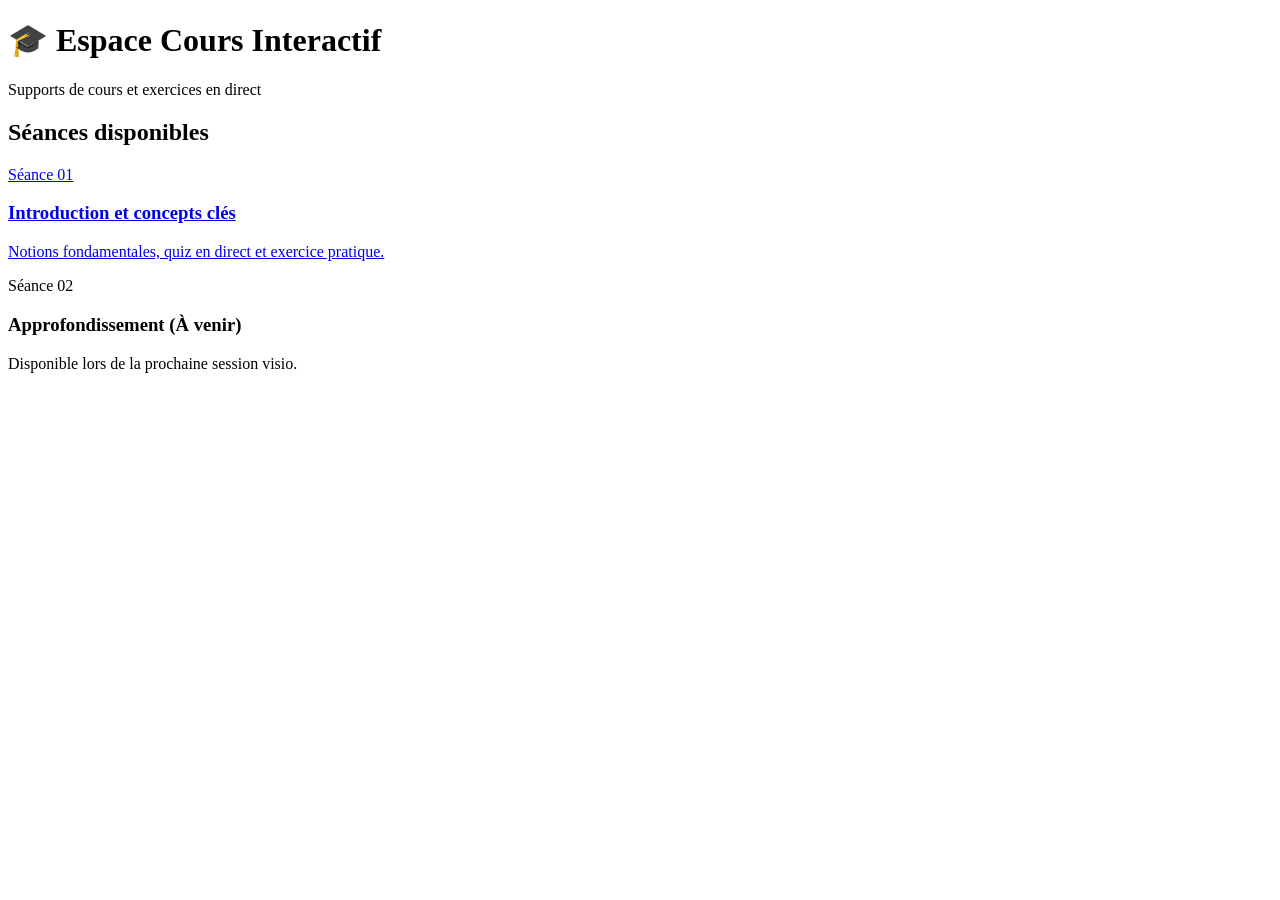
==== index.html @ 812b2318 "Add files via upload" ====
<!DOCTYPE html>
<html lang="fr">
<head>
    <meta charset="UTF-8">
    <meta name="viewport" content="width=device-width, initial-scale=1.0">
    <title>Espace Cours en Visio</title>
    <link rel="stylesheet" href="css/style.css">
</head>
<body>
    <header class="navbar">
        <h1>🎓 Espace Cours Interactif</h1>
        <p>Supports de cours et exercices en direct</p>
    </header>

    <main class="container">
        <h2>Séances disponibles</h2>
        <div class="grid-seances">
            <a href="seance-1.html" class="card">
                <span class="badge">Séance 01</span>
                <h3>Introduction et concepts clés</h3>
                <p>Notions fondamentales, quiz en direct et exercice pratique.</p>
            </a>
            <div class="card disabled">
                <span class="badge">Séance 02</span>
                <h3>Approfondissement (À venir)</h3>
                <p>Disponible lors de la prochaine session visio.</p>
            </div>
        </div>
    </main>
</body>
</html>
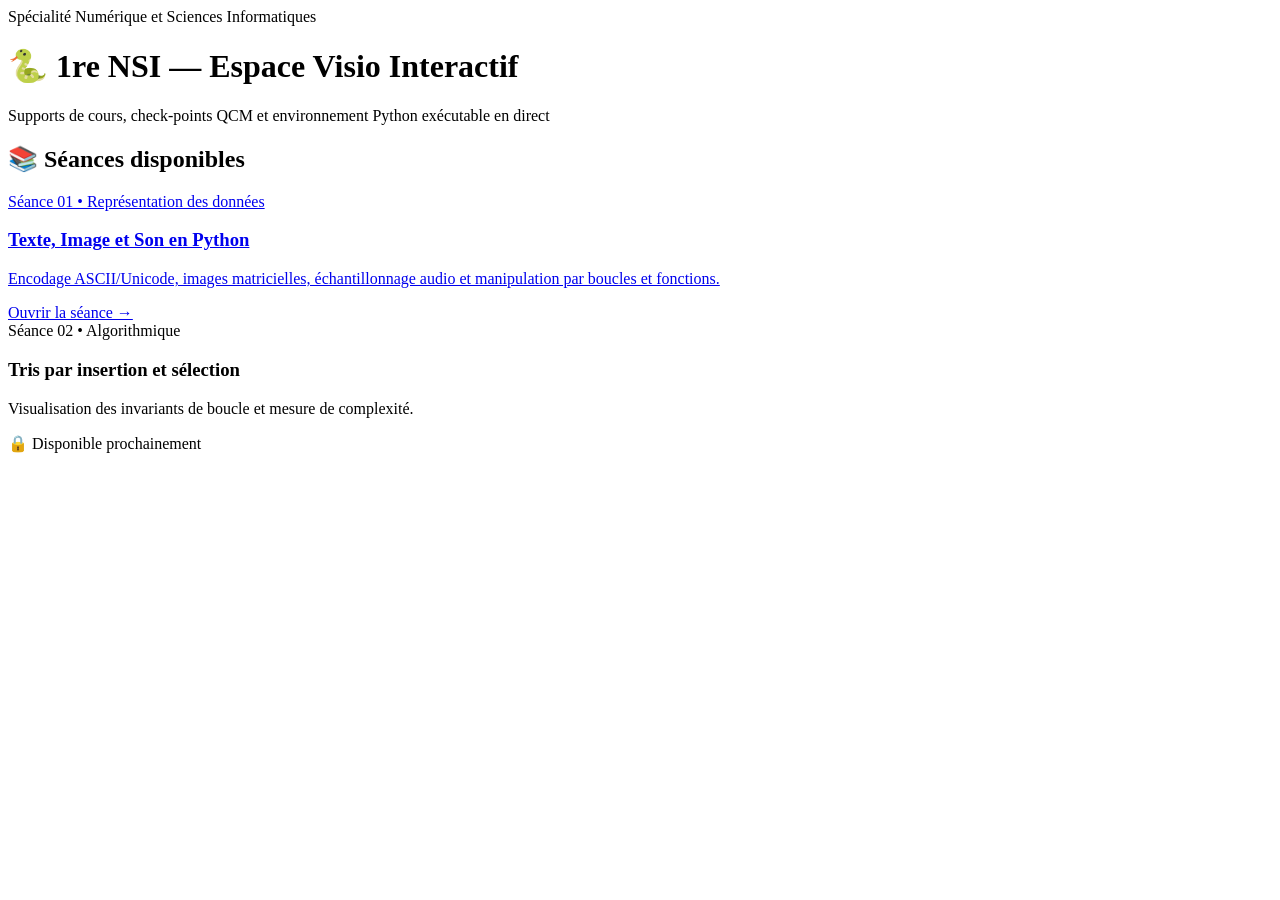
==== commit 3fb10673: "Add files via upload" ====
--- a/index.html
+++ b/index.html
@@ -3,27 +3,37 @@
 <head>
     <meta charset="UTF-8">
     <meta name="viewport" content="width=device-width, initial-scale=1.0">
-    <title>Espace Cours en Visio</title>
+    <title>1re NSI — Cours en Visio</title>
     <link rel="stylesheet" href="css/style.css">
 </head>
 <body>
     <header class="navbar">
-        <h1>🎓 Espace Cours Interactif</h1>
-        <p>Supports de cours et exercices en direct</p>
+        <div class="navbar-inner">
+            <span class="navbar-tag">Spécialité Numérique et Sciences Informatiques</span>
+            <h1>🐍 1re NSI — Espace Visio Interactif</h1>
+            <p>Supports de cours, check-points QCM et environnement Python exécutable en direct</p>
+        </div>
     </header>
 
     <main class="container">
-        <h2>Séances disponibles</h2>
+        <h2 class="section-title">📚 Séances disponibles</h2>
         <div class="grid-seances">
             <a href="seance-1.html" class="card">
-                <span class="badge">Séance 01</span>
-                <h3>Introduction et concepts clés</h3>
-                <p>Notions fondamentales, quiz en direct et exercice pratique.</p>
+                <div>
+                    <span class="badge">Séance 01 • Représentation des données</span>
+                    <h3>Texte, Image et Son en Python</h3>
+                    <p>Encodage ASCII/Unicode, images matricielles, échantillonnage audio et manipulation par boucles et fonctions.</p>
+                </div>
+                <div class="card-footer">Ouvrir la séance →</div>
             </a>
+
             <div class="card disabled">
-                <span class="badge">Séance 02</span>
-                <h3>Approfondissement (À venir)</h3>
-                <p>Disponible lors de la prochaine session visio.</p>
+                <div>
+                    <span class="badge">Séance 02 • Algorithmique</span>
+                    <h3>Tris par insertion et sélection</h3>
+                    <p>Visualisation des invariants de boucle et mesure de complexité.</p>
+                </div>
+                <div class="card-footer">🔒 Disponible prochainement</div>
             </div>
         </div>
     </main>
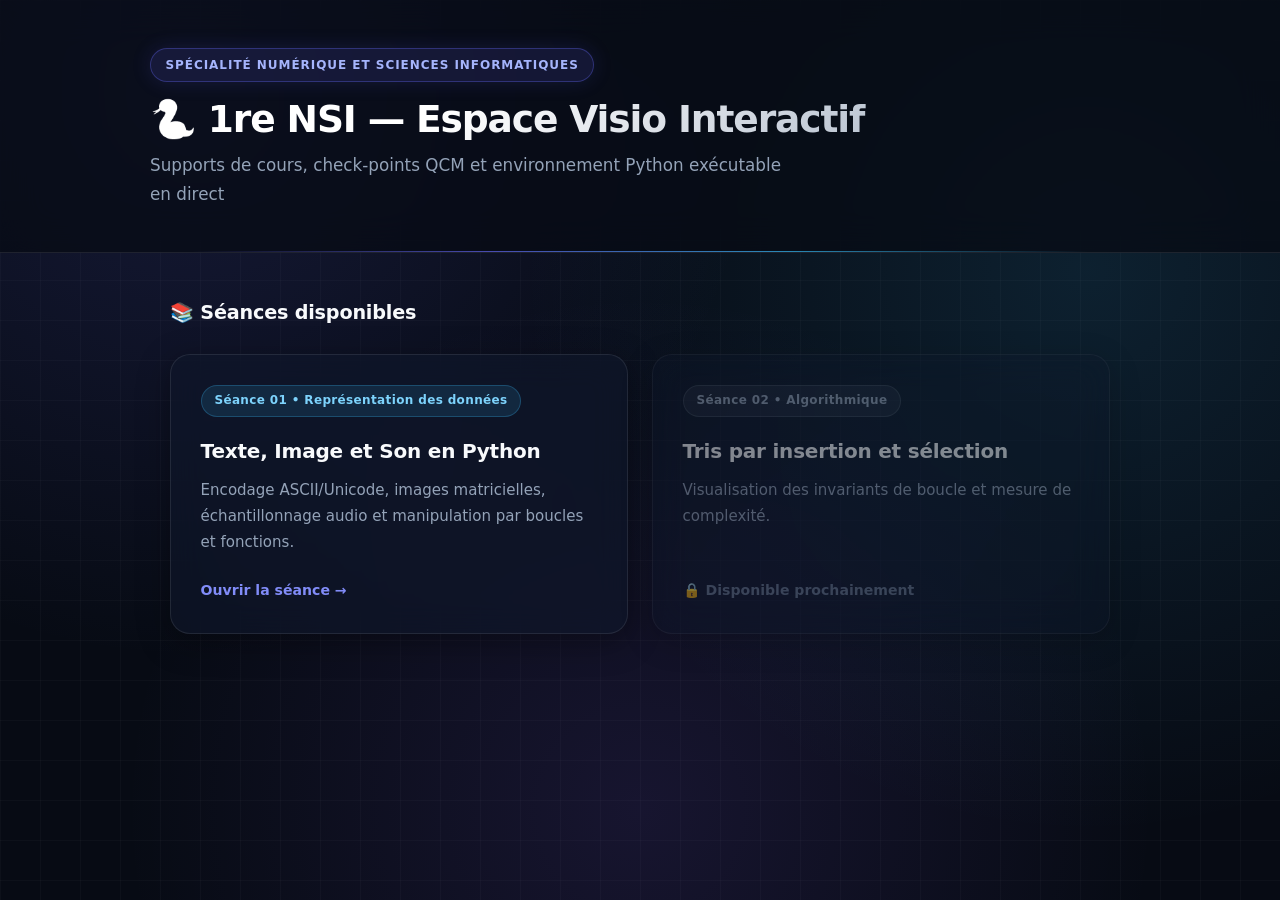
==== commit 7e214b5c: "Update index.html" ====
--- a/index.html
+++ b/index.html
@@ -4,7 +4,7 @@
     <meta charset="UTF-8">
     <meta name="viewport" content="width=device-width, initial-scale=1.0">
     <title>1re NSI — Cours en Visio</title>
-    <link rel="stylesheet" href="css/style.css">
+    <link rel="stylesheet" href="style.css">
 </head>
 <body>
     <header class="navbar">
@@ -38,4 +38,4 @@
         </div>
     </main>
 </body>
-</html>+</html>
--- a/style.css
+++ b/style.css
@@ -0,0 +1,597 @@
+@import url('https://fonts.googleapis.com/css2?family=Inter:wght@400;500;600;700;800&family=JetBrains+Mono:wght@400;500;600&display=swap');
+
+:root {
+    --bg-base: #070b14;
+    --glass-bg: rgba(15, 23, 42, 0.62);
+    --glass-bg-hover: rgba(30, 41, 59, 0.72);
+    --glass-border: rgba(255, 255, 255, 0.09);
+    --glass-border-hover: rgba(99, 102, 241, 0.45);
+    --primary: #6366f1;
+    --primary-glow: rgba(99, 102, 241, 0.35);
+    --accent: #38bdf8;
+    --text-main: #f8fafc;
+    --text-secondary: #cbd5e1;
+    --text-muted: #94a3b8;
+    --success: #10b981;
+    --danger: #f43f5e;
+    --radius-lg: 20px;
+    --radius-md: 12px;
+}
+
+* {
+    box-sizing: border-box;
+}
+
+body {
+    font-family: 'Inter', system-ui, -apple-system, sans-serif;
+    background-color: var(--bg-base);
+    background-image:
+        radial-gradient(circle at 15% 10%, rgba(99, 102, 241, 0.16) 0%, transparent 42%),
+        radial-gradient(circle at 85% 30%, rgba(56, 189, 248, 0.12) 0%, transparent 45%),
+        radial-gradient(circle at 50% 90%, rgba(139, 92, 246, 0.12) 0%, transparent 50%),
+        linear-gradient(rgba(255, 255, 255, 0.025) 1px, transparent 1px),
+        linear-gradient(90deg, rgba(255, 255, 255, 0.025) 1px, transparent 1px);
+    background-size: 100% 100%, 100% 100%, 100% 100%, 40px 40px, 40px 40px;
+    background-attachment: fixed;
+    color: var(--text-main);
+    line-height: 1.7;
+    margin: 0;
+    padding-bottom: 5rem;
+    -webkit-font-smoothing: antialiased;
+}
+
+/* --- EN-TÊTE HERO & NAVIGATION --- */
+.navbar {
+    background: rgba(7, 11, 20, 0.75);
+    backdrop-filter: blur(20px);
+    -webkit-backdrop-filter: blur(20px);
+    border-bottom: 1px solid var(--glass-border);
+    padding: 3rem 2rem 2.75rem;
+    position: relative;
+    overflow: hidden;
+}
+
+.navbar::before {
+    content: "";
+    position: absolute;
+    bottom: 0;
+    left: 15%;
+    right: 15%;
+    height: 1px;
+    background: linear-gradient(90deg, transparent, var(--primary), var(--accent), transparent);
+    opacity: 0.7;
+}
+
+.navbar-inner {
+    max-width: 980px;
+    margin: 0 auto;
+    position: relative;
+    z-index: 1;
+}
+
+.navbar-tag {
+    display: inline-flex;
+    align-items: center;
+    gap: 0.4rem;
+    background: rgba(99, 102, 241, 0.14);
+    border: 1px solid rgba(99, 102, 241, 0.35);
+    color: #a5b4fc;
+    font-size: 0.75rem;
+    font-weight: 600;
+    letter-spacing: 0.08em;
+    text-transform: uppercase;
+    padding: 0.35rem 0.9rem;
+    border-radius: 999px;
+    margin-bottom: 1rem;
+    box-shadow: 0 0 20px rgba(99, 102, 241, 0.15);
+}
+
+.navbar h1 {
+    margin: 0;
+    font-size: 2.35rem;
+    font-weight: 800;
+    letter-spacing: -0.03em;
+    line-height: 1.15;
+    background: linear-gradient(135deg, #ffffff 30%, #94a3b8 100%);
+    -webkit-background-clip: text;
+    -webkit-text-fill-color: transparent;
+}
+
+.navbar p {
+    margin: 0.65rem 0 0;
+    color: var(--text-muted);
+    font-size: 1.05rem;
+    max-width: 650px;
+}
+
+.back-link {
+    display: inline-flex;
+    align-items: center;
+    gap: 0.45rem;
+    color: var(--text-secondary);
+    text-decoration: none;
+    font-size: 0.88rem;
+    font-weight: 500;
+    margin-bottom: 1.25rem;
+    padding: 0.45rem 0.95rem;
+    border-radius: 999px;
+    background: rgba(255, 255, 255, 0.05);
+    border: 1px solid var(--glass-border);
+    transition: all 0.2s ease;
+}
+
+.back-link:hover {
+    background: rgba(255, 255, 255, 0.1);
+    border-color: rgba(255, 255, 255, 0.25);
+    color: #ffffff;
+    transform: translateX(-2px);
+}
+
+/* --- CONTENEUR PRINCIPAL --- */
+.container {
+    max-width: 980px;
+    margin: 2.75rem auto;
+    padding: 0 1.25rem;
+}
+
+.section-title {
+    font-size: 1.2rem;
+    font-weight: 700;
+    color: var(--text-main);
+    margin-bottom: 1.5rem;
+    letter-spacing: -0.01em;
+    display: flex;
+    align-items: center;
+    gap: 0.6rem;
+}
+
+/* --- GRILLE DES SÉANCES (PAGE D'ACCUEIL) --- */
+.grid-seances {
+    display: grid;
+    grid-template-columns: repeat(auto-fill, minmax(310px, 1fr));
+    gap: 1.5rem;
+}
+
+.card {
+    background: var(--glass-bg);
+    backdrop-filter: blur(16px);
+    -webkit-backdrop-filter: blur(16px);
+    border: 1px solid var(--glass-border);
+    border-radius: var(--radius-lg);
+    padding: 1.85rem;
+    text-decoration: none;
+    color: inherit;
+    box-shadow: 0 8px 32px rgba(0, 0, 0, 0.35);
+    display: flex;
+    flex-direction: column;
+    justify-content: space-between;
+    transition: all 0.3s cubic-bezier(0.22, 1, 0.36, 1);
+    position: relative;
+    overflow: hidden;
+}
+
+.card::before {
+    content: "";
+    position: absolute;
+    inset: 0;
+    border-radius: var(--radius-lg);
+    padding: 1px;
+    background: linear-gradient(135deg, rgba(99, 102, 241, 0.6), rgba(56, 189, 248, 0.2), transparent);
+    -webkit-mask: linear-gradient(#fff 0 0) content-box, linear-gradient(#fff 0 0);
+    -webkit-mask-composite: xor;
+    mask-composite: exclude;
+    opacity: 0;
+    transition: opacity 0.3s ease;
+    pointer-events: none;
+}
+
+.card:hover:not(.disabled) {
+    transform: translateY(-5px);
+    background: var(--glass-bg-hover);
+    box-shadow: 0 20px 40px rgba(0, 0, 0, 0.45), 0 0 25px rgba(99, 102, 241, 0.15);
+}
+
+.card:hover:not(.disabled)::before {
+    opacity: 1;
+}
+
+.card.disabled {
+    opacity: 0.5;
+    cursor: not-allowed;
+}
+
+.badge {
+    display: inline-block;
+    width: fit-content;
+    background: rgba(56, 189, 248, 0.12);
+    border: 1px solid rgba(56, 189, 248, 0.25);
+    color: #7dd3fc;
+    padding: 0.3rem 0.8rem;
+    border-radius: 999px;
+    font-size: 0.75rem;
+    font-weight: 600;
+    letter-spacing: 0.03em;
+    margin-bottom: 1.1rem;
+}
+
+.card.disabled .badge {
+    background: rgba(148, 163, 184, 0.1);
+    border-color: rgba(148, 163, 184, 0.2);
+    color: #94a3b8;
+}
+
+.card h3 {
+    margin: 0 0 0.65rem;
+    font-size: 1.25rem;
+    font-weight: 700;
+    color: var(--text-main);
+    letter-spacing: -0.01em;
+}
+
+.card p {
+    margin: 0 0 1.5rem;
+    color: var(--text-muted);
+    font-size: 0.94rem;
+}
+
+.card-footer {
+    font-size: 0.88rem;
+    font-weight: 600;
+    color: #818cf8;
+    display: flex;
+    align-items: center;
+    gap: 0.4rem;
+    transition: gap 0.2s ease, color 0.2s ease;
+}
+
+.card:hover:not(.disabled) .card-footer {
+    color: #a5b4fc;
+    gap: 0.65rem;
+}
+
+.card.disabled .card-footer {
+    color: #64748b;
+}
+
+/* --- BLOCS DE CONTENU GLASSMORPHISM (PAGE DE SÉANCE) --- */
+.box {
+    background: var(--glass-bg);
+    backdrop-filter: blur(18px);
+    -webkit-backdrop-filter: blur(18px);
+    border: 1px solid var(--glass-border);
+    border-radius: var(--radius-lg);
+    padding: 2.25rem;
+    margin-bottom: 2.25rem;
+    box-shadow: 0 12px 40px rgba(0, 0, 0, 0.35);
+}
+
+.box-header {
+    display: flex;
+    align-items: center;
+    gap: 0.9rem;
+    margin-bottom: 1.5rem;
+    padding-bottom: 1.15rem;
+    border-bottom: 1px solid var(--glass-border);
+}
+
+.box-icon {
+    width: 42px;
+    height: 42px;
+    border-radius: 12px;
+    background: linear-gradient(135deg, rgba(99, 102, 241, 0.22), rgba(56, 189, 248, 0.15));
+    border: 1px solid rgba(99, 102, 241, 0.35);
+    color: #a5b4fc;
+    display: flex;
+    align-items: center;
+    justify-content: center;
+    font-size: 1.25rem;
+    flex-shrink: 0;
+    box-shadow: 0 0 15px rgba(99, 102, 241, 0.2);
+}
+
+.box h2 {
+    margin: 0;
+    font-size: 1.35rem;
+    font-weight: 700;
+    letter-spacing: -0.015em;
+    color: #ffffff;
+}
+
+.box h3 {
+    font-size: 1.05rem;
+    font-weight: 600;
+    color: #7dd3fc;
+    margin-top: 1.75rem;
+    margin-bottom: 0.75rem;
+    display: flex;
+    align-items: center;
+    gap: 0.5rem;
+}
+
+.box p {
+    color: var(--text-secondary);
+}
+
+.box ul {
+    padding-left: 1.35rem;
+    color: var(--text-secondary);
+}
+
+.box li {
+    margin-bottom: 0.65rem;
+}
+
+.box li strong {
+    color: #f8fafc;
+}
+
+code {
+    font-family: 'JetBrains Mono', monospace;
+    background: rgba(15, 23, 42, 0.85);
+    color: #38bdf8;
+    border: 1px solid rgba(56, 189, 248, 0.25);
+    padding: 0.18rem 0.5rem;
+    border-radius: 6px;
+    font-size: 0.86em;
+}
+
+.callout {
+    background: linear-gradient(135deg, rgba(99, 102, 241, 0.14), rgba(15, 23, 42, 0.6));
+    border: 1px solid rgba(99, 102, 241, 0.3);
+    border-left: 4px solid var(--primary);
+    padding: 1.15rem 1.4rem;
+    border-radius: var(--radius-md);
+    margin-top: 1.5rem;
+    font-size: 0.95rem;
+    color: var(--text-secondary);
+}
+
+.callout strong {
+    color: #ffffff;
+}
+
+/* --- QCM INTERACTIF --- */
+.quiz-options {
+    display: flex;
+    flex-direction: column;
+    gap: 0.75rem;
+    margin-top: 1.25rem;
+}
+
+.quiz-options button {
+    width: 100%;
+    text-align: left;
+    padding: 1rem 1.25rem;
+    border: 1px solid var(--glass-border);
+    border-radius: var(--radius-md);
+    background: rgba(15, 23, 42, 0.55);
+    color: var(--text-main);
+    cursor: pointer;
+    font-family: inherit;
+    font-size: 0.96rem;
+    font-weight: 500;
+    transition: all 0.2s ease;
+}
+
+.quiz-options button:hover {
+    border-color: var(--primary);
+    background: rgba(99, 102, 241, 0.15);
+    transform: translateX(4px);
+}
+
+.quiz-options button.correct {
+    background: rgba(16, 185, 129, 0.16);
+    border-color: var(--success);
+    color: #6ee7b7;
+    font-weight: 600;
+    box-shadow: 0 0 20px rgba(16, 185, 129, 0.15);
+}
+
+.quiz-options button.wrong {
+    background: rgba(244, 63, 94, 0.16);
+    border-color: var(--danger);
+    color: #fda4af;
+}
+
+.feedback {
+    margin-top: 1rem;
+    font-weight: 600;
+    font-size: 0.95rem;
+    min-height: 1.4em;
+}
+
+/* --- ÉDITEUR PYTHON --- */
+.ide-container {
+    border: 1px solid rgba(255, 255, 255, 0.12);
+    border-radius: 16px;
+    overflow: hidden;
+    margin-top: 1.5rem;
+    background: #131520;
+    box-shadow: 0 18px 45px rgba(0, 0, 0, 0.55), 0 0 0 1px rgba(99, 102, 241, 0.15);
+}
+
+.ide-toolbar {
+    display: flex;
+    justify-content: space-between;
+    align-items: center;
+    background: #0d0f17;
+    padding: 0.8rem 1.15rem;
+    border-bottom: 1px solid rgba(255, 255, 255, 0.08);
+    flex-wrap: wrap;
+    gap: 0.6rem;
+}
+
+.ide-title-group {
+    display: flex;
+    align-items: center;
+    gap: 0.85rem;
+}
+
+.window-dots {
+    display: flex;
+    gap: 6px;
+}
+
+.window-dots span {
+    width: 11px;
+    height: 11px;
+    border-radius: 50%;
+    display: inline-block;
+}
+.dot-red { background: #ff5f56; }
+.dot-yellow { background: #ffbd2e; }
+.dot-green { background: #27c93f; }
+
+.ide-filename {
+    color: var(--text-secondary);
+    font-family: 'JetBrains Mono', monospace;
+    font-size: 0.85rem;
+    font-weight: 500;
+}
+
+.CodeMirror {
+    height: auto;
+    min-height: 185px;
+    font-family: 'JetBrains Mono', monospace !important;
+    font-size: 14.5px;
+    line-height: 1.65;
+    padding: 0.6rem 0;
+    background: #161824 !important;
+}
+
+.CodeMirror-gutters {
+    background: #12141e !important;
+    border-right: 1px solid rgba(255, 255, 255, 0.06) !important;
+}
+
+.btn-run {
+    background: linear-gradient(135deg, #10b981, #059669);
+    color: #ffffff;
+    border: none;
+    padding: 0.5rem 1.15rem;
+    border-radius: 8px;
+    cursor: pointer;
+    font-family: inherit;
+    font-size: 0.86rem;
+    font-weight: 600;
+    box-shadow: 0 4px 14px rgba(16, 185, 129, 0.3);
+    transition: all 0.2s;
+}
+
+.btn-run:hover:not(:disabled) {
+    filter: brightness(1.1);
+    transform: translateY(-1px);
+}
+
+.btn-run:disabled {
+    background: #334155;
+    box-shadow: none;
+    color: #94a3b8;
+    cursor: wait;
+}
+
+.btn-secondary {
+    background: rgba(255, 255, 255, 0.05);
+    color: var(--text-secondary);
+    border: 1px solid rgba(255, 255, 255, 0.1);
+    padding: 0.5rem 0.95rem;
+    border-radius: 8px;
+    cursor: pointer;
+    font-family: inherit;
+    font-size: 0.86rem;
+    margin-right: 0.45rem;
+    transition: all 0.2s;
+}
+
+.btn-secondary:hover {
+    background: rgba(255, 255, 255, 0.12);
+    color: #ffffff;
+}
+
+.console-header {
+    background: #0a0c12;
+    color: #64748b;
+    font-family: 'JetBrains Mono', monospace;
+    font-size: 0.72rem;
+    font-weight: 600;
+    padding: 0.45rem 1.15rem;
+    border-top: 1px solid rgba(255, 255, 255, 0.07);
+    text-transform: uppercase;
+    letter-spacing: 0.1em;
+}
+
+.console-output {
+    margin: 0;
+    padding: 1.1rem 1.25rem;
+    background: #06080d;
+    color: #34d399;
+    font-family: 'JetBrains Mono', monospace;
+    font-size: 0.9rem;
+    white-space: pre-wrap;
+    min-height: 54px;
+}
+
+.console-output.console-error {
+    color: #fb7185;
+}
+
+/* --- BOUTON & BLOC CORRECTION --- */
+.btn-primary {
+    background: linear-gradient(135deg, #6366f1, #4f46e5);
+    color: #ffffff;
+    border: 1px solid rgba(255, 255, 255, 0.15);
+    padding: 0.75rem 1.4rem;
+    border-radius: var(--radius-md);
+    cursor: pointer;
+    font-family: inherit;
+    font-size: 0.92rem;
+    font-weight: 600;
+    box-shadow: 0 6px 20px var(--primary-glow);
+    transition: all 0.2s ease;
+}
+
+.btn-primary:hover {
+    transform: translateY(-2px);
+    box-shadow: 0 10px 25px rgba(99, 102, 241, 0.5);
+}
+
+.correction {
+    margin-top: 1.35rem;
+    padding: 1.35rem 1.5rem;
+    background: rgba(16, 185, 129, 0.08);
+    border: 1px solid rgba(16, 185, 129, 0.3);
+    border-radius: var(--radius-md);
+}
+
+.correction h4 {
+    margin: 0 0 0.85rem;
+    color: #6ee7b7;
+    font-size: 0.98rem;
+}
+
+.correction pre {
+    background: #090d16;
+    border: 1px solid rgba(255, 255, 255, 0.08);
+    color: #f8fafc;
+    padding: 1.1rem;
+    border-radius: 10px;
+    overflow-x: auto;
+    margin: 0;
+}
+
+.correction pre code {
+    background: transparent;
+    border: none;
+    color: inherit;
+    padding: 0;
+}
+
+.hidden {
+    display: none;
+}
+
+@media (max-width: 640px) {
+    .navbar { padding: 2.25rem 1.25rem; }
+    .navbar h1 { font-size: 1.7rem; }
+    .box { padding: 1.4rem; }
+}
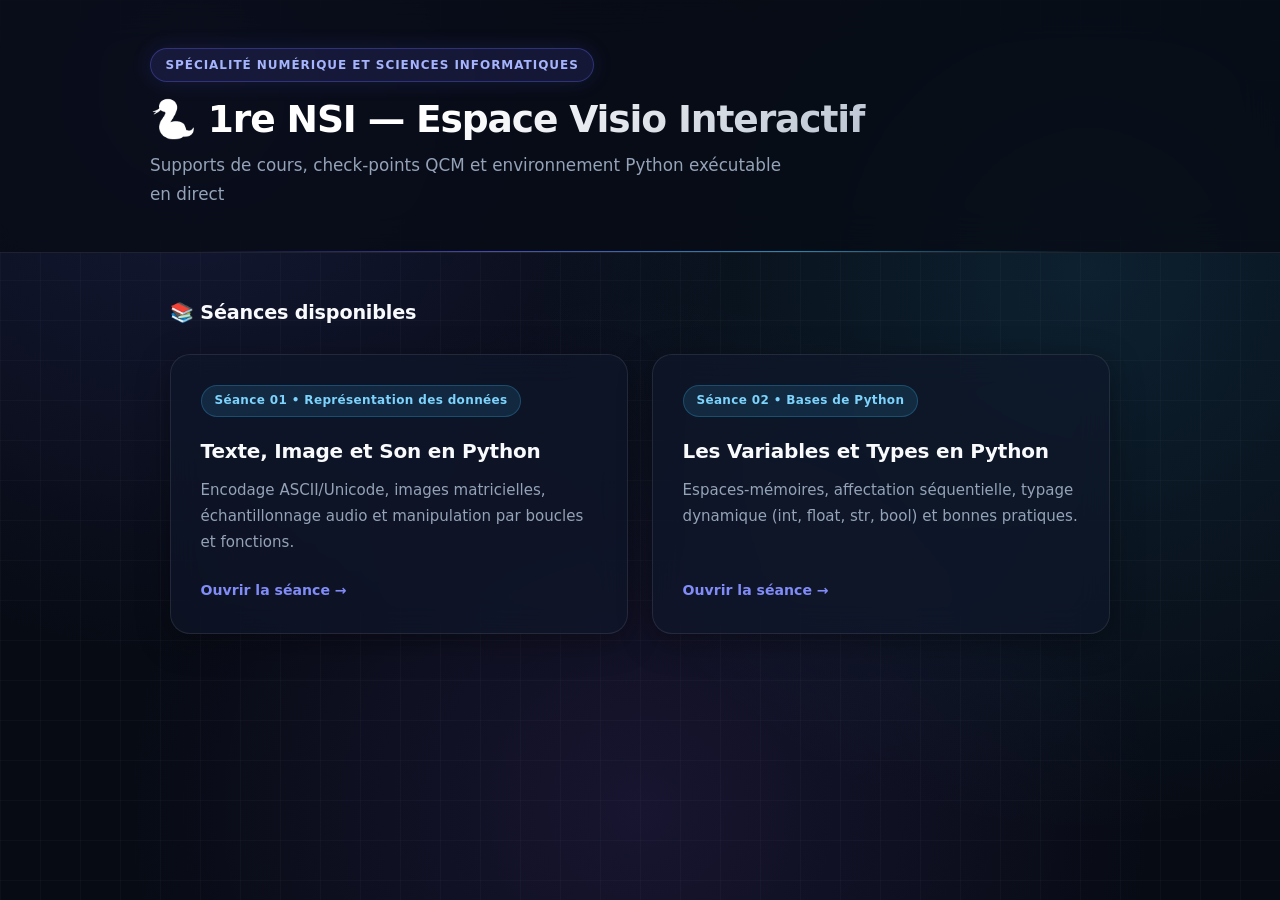
==== commit 09b6e30a: "Update index.html" ====
--- a/index.html
+++ b/index.html
@@ -27,14 +27,14 @@
                 <div class="card-footer">Ouvrir la séance →</div>
             </a>
 
-            <div class="card disabled">
+            <a href="seance-2.html" class="card">
                 <div>
-                    <span class="badge">Séance 02 • Algorithmique</span>
-                    <h3>Tris par insertion et sélection</h3>
-                    <p>Visualisation des invariants de boucle et mesure de complexité.</p>
+                    <span class="badge">Séance 02 • Bases de Python</span>
+                    <h3>Les Variables et Types en Python</h3>
+                    <p>Espaces-mémoires, affectation séquentielle, typage dynamique (int, float, str, bool) et bonnes pratiques.</p>
                 </div>
-                <div class="card-footer">🔒 Disponible prochainement</div>
-            </div>
+    <div class="card-footer">Ouvrir la séance →</div>
+</a>
         </div>
     </main>
 </body>
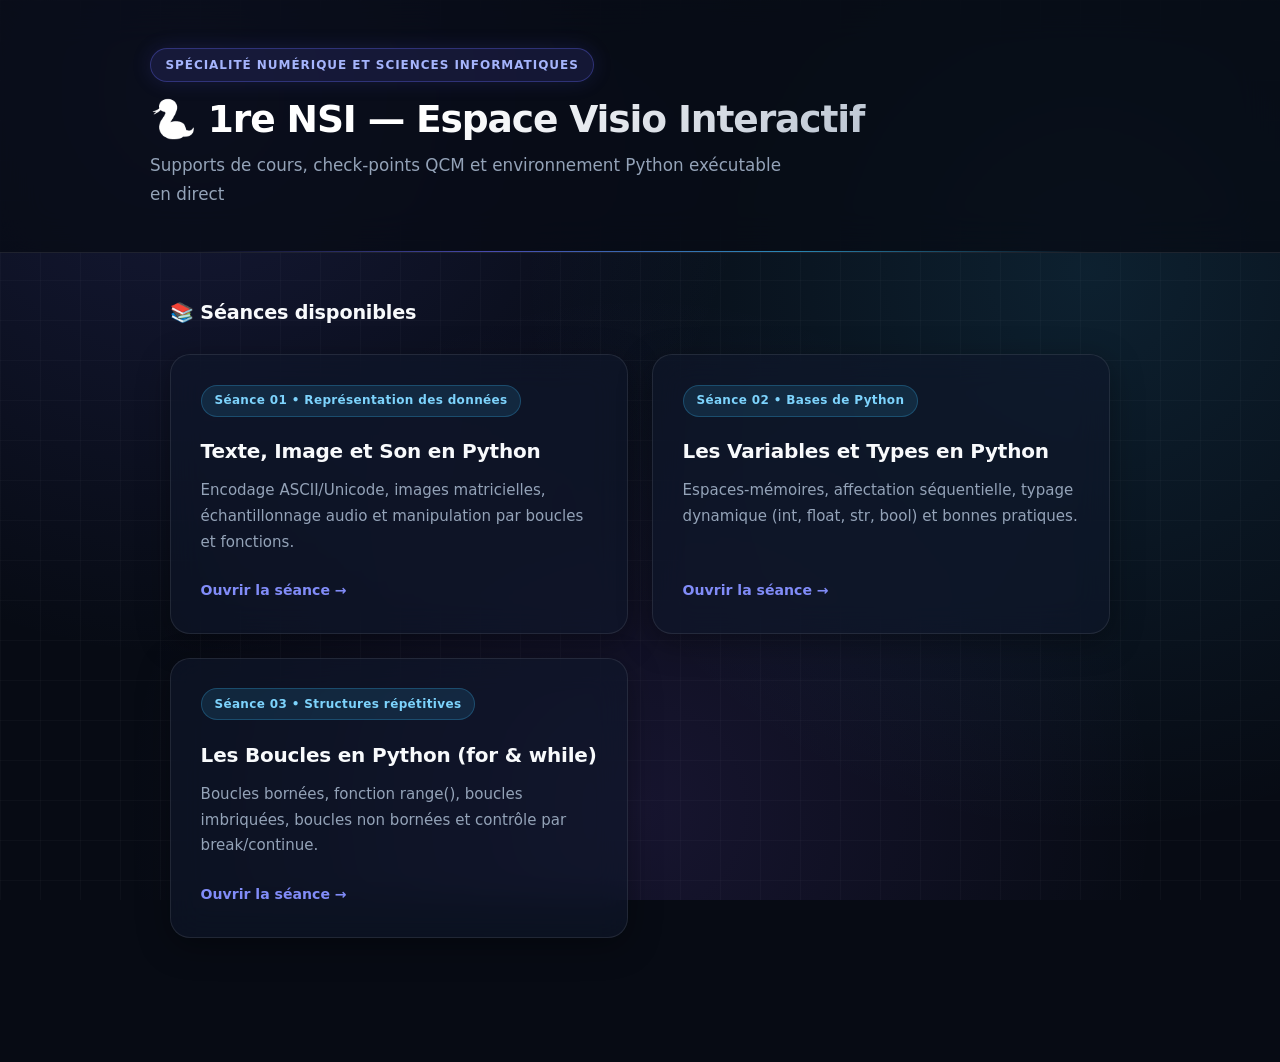
==== commit a99b5dc0: "Update index.html" ====
--- a/index.html
+++ b/index.html
@@ -33,8 +33,16 @@
                     <h3>Les Variables et Types en Python</h3>
                     <p>Espaces-mémoires, affectation séquentielle, typage dynamique (int, float, str, bool) et bonnes pratiques.</p>
                 </div>
-    <div class="card-footer">Ouvrir la séance →</div>
-</a>
+                <div class="card-footer">Ouvrir la séance →</div>
+            </a>
+            <a href="seance-3.html" class="card">
+                <div>
+                    <span class="badge">Séance 03 • Structures répétitives</span>
+                    <h3>Les Boucles en Python (for &amp; while)</h3>
+                    <p>Boucles bornées, fonction range(), boucles imbriquées, boucles non bornées et contrôle par break/continue.</p>
+                </div>
+                <div class="card-footer">Ouvrir la séance →</div>
+            </a>
         </div>
     </main>
 </body>
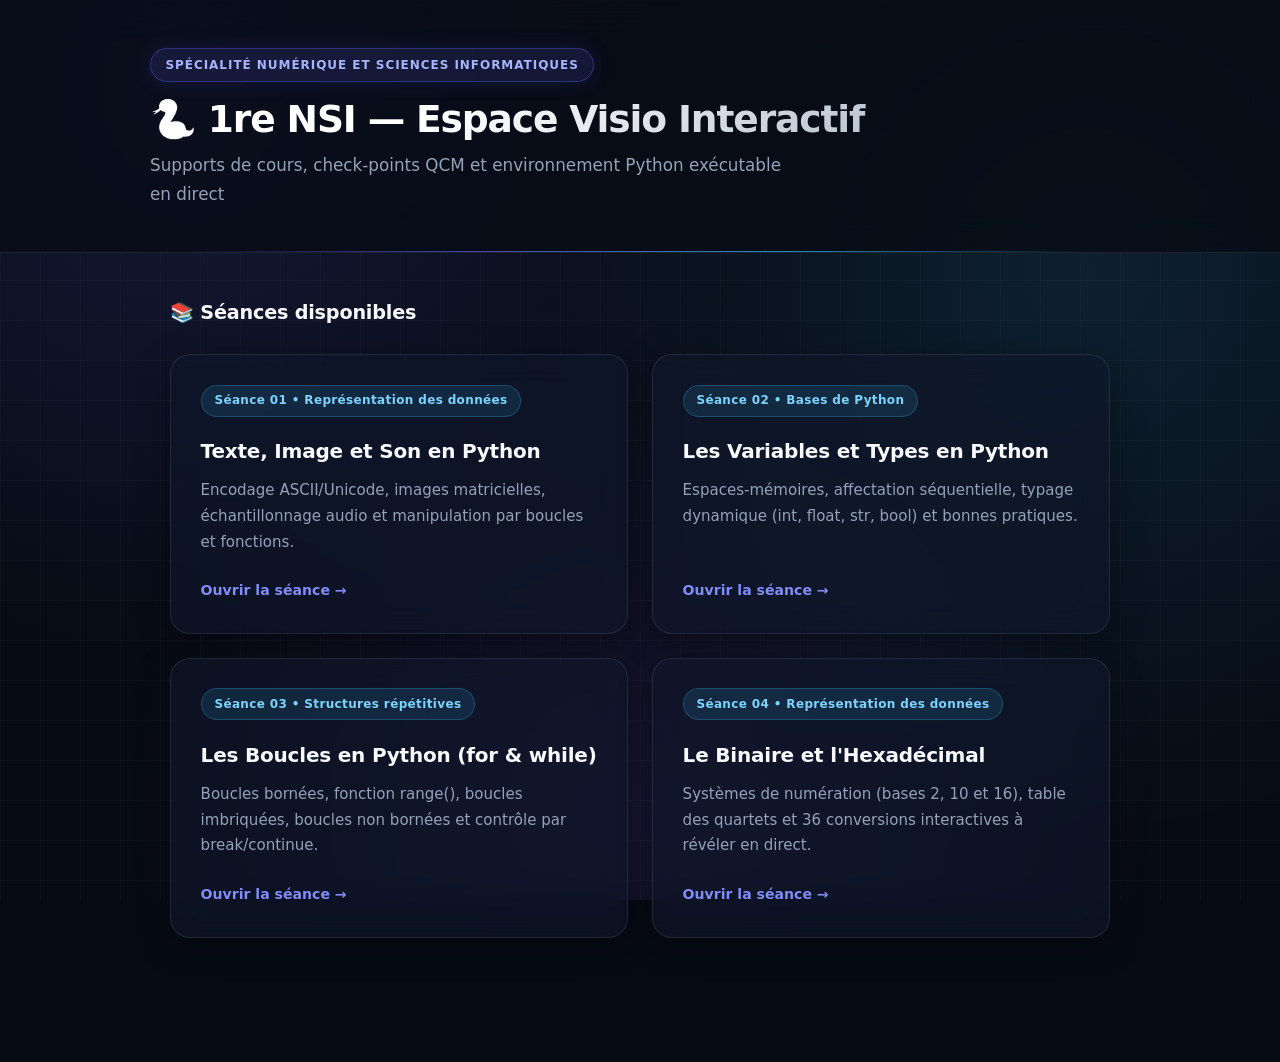
==== commit 6afbf4ba: "Update index.html" ====
--- a/index.html
+++ b/index.html
@@ -43,6 +43,14 @@
                 </div>
                 <div class="card-footer">Ouvrir la séance →</div>
             </a>
+            <a href="seance-4.html" class="card">
+                <div>
+                    <span class="badge">Séance 04 • Représentation des données</span>
+                    <h3>Le Binaire et l'Hexadécimal</h3>
+                    <p>Systèmes de numération (bases 2, 10 et 16), table des quartets et 36 conversions interactives à révéler en direct.</p>
+                </div>
+                <div class="card-footer">Ouvrir la séance →</div>
+            </a>
         </div>
     </main>
 </body>
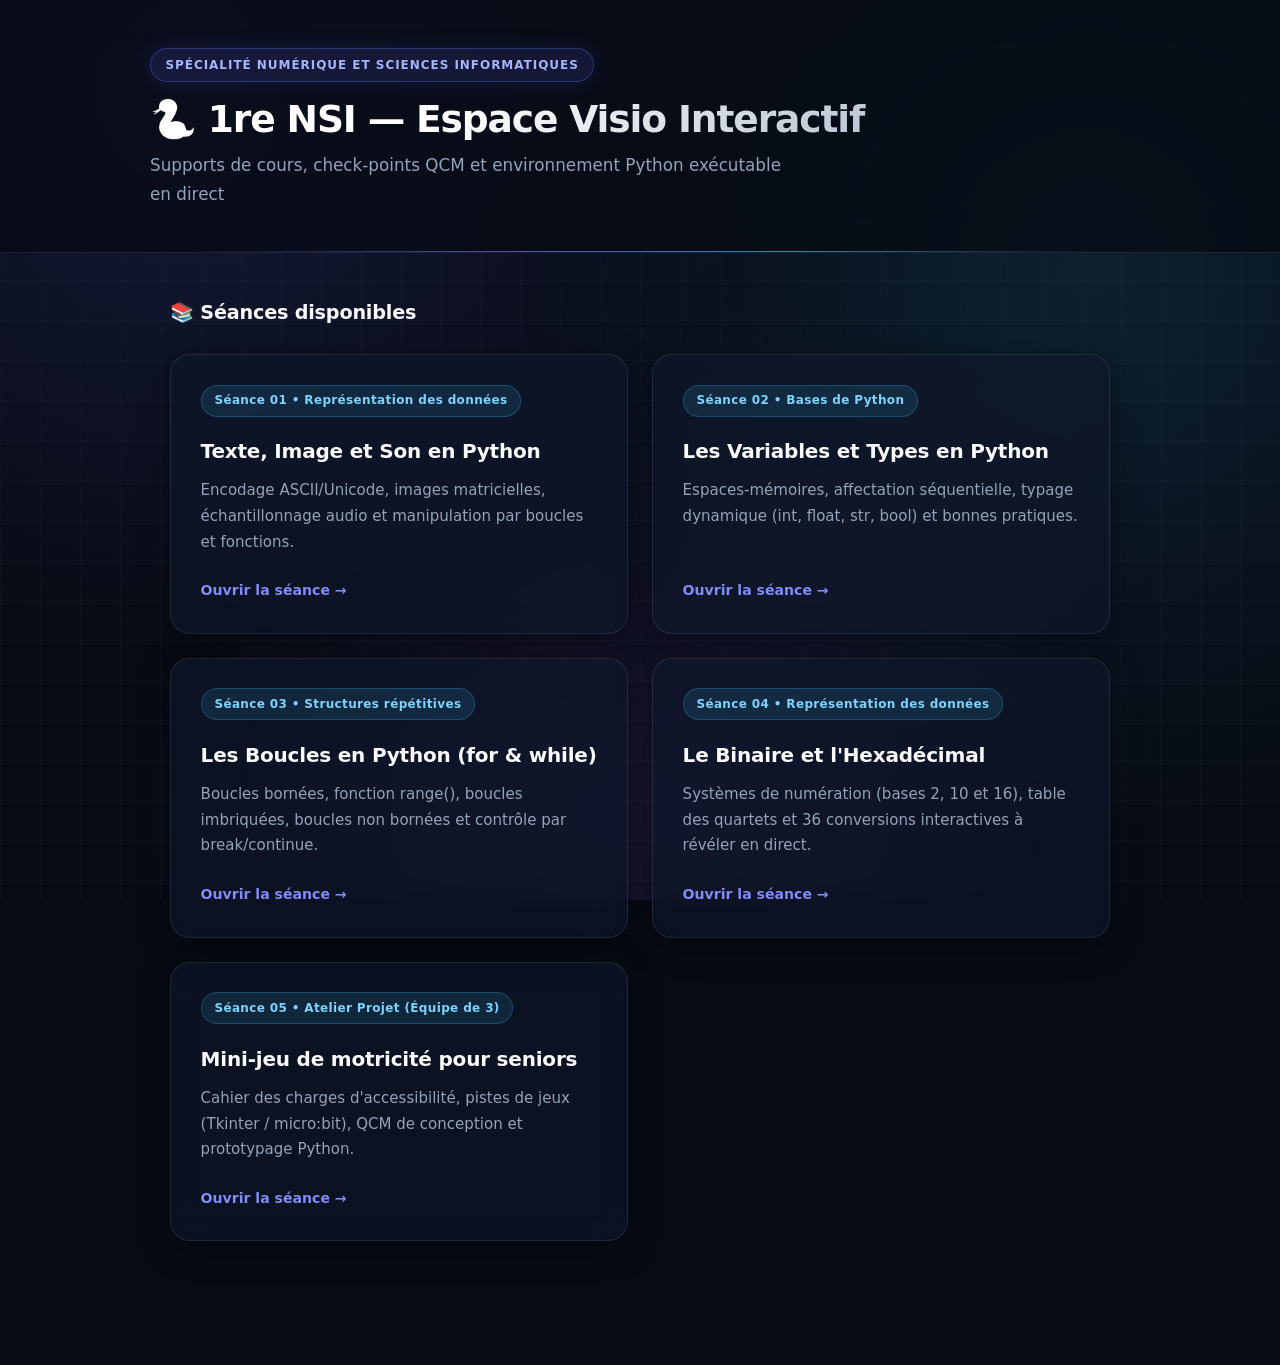
==== commit ed747032: "Update index.html" ====
--- a/index.html
+++ b/index.html
@@ -51,6 +51,14 @@
                 </div>
                 <div class="card-footer">Ouvrir la séance →</div>
             </a>
+            <a href="seance-5.html" class="card">
+                <div>
+                    <span class="badge">Séance 05 • Atelier Projet (Équipe de 3)</span>
+                    <h3>Mini-jeu de motricité pour seniors</h3>
+                    <p>Cahier des charges d'accessibilité, pistes de jeux (Tkinter / micro:bit), QCM de conception et prototypage Python.</p>
+                </div>
+                <div class="card-footer">Ouvrir la séance →</div>
+            </a>
         </div>
     </main>
 </body>
--- a/style.css
+++ b/style.css
@@ -594,4 +594,97 @@
     .navbar { padding: 2.25rem 1.25rem; }
     .navbar h1 { font-size: 1.7rem; }
     .box { padding: 1.4rem; }
-}+}
+/* --- CASES À CLIQUER (RÉPONSES INTERACTIVES) --- */
+.conv-grid {
+    display: grid;
+    grid-template-columns: repeat(auto-fill, minmax(265px, 1fr));
+    gap: 0.9rem;
+    margin-top: 1.25rem;
+}
+
+.conv-item {
+    display: flex;
+    align-items: center;
+    justify-content: space-between;
+    gap: 0.75rem;
+    background: rgba(15, 23, 42, 0.65);
+    border: 1px solid var(--glass-border);
+    border-radius: var(--radius-md);
+    padding: 0.75rem 1rem;
+    transition: border-color 0.2s ease;
+}
+
+.conv-item:hover {
+    border-color: rgba(99, 102, 241, 0.4);
+}
+
+.conv-question {
+    font-family: 'JetBrains Mono', monospace;
+    font-size: 0.92rem;
+    font-weight: 600;
+    color: var(--text-main);
+}
+
+.conv-question sub {
+    font-size: 0.72em;
+    color: #94a3b8;
+}
+
+.reveal-chip {
+    font-family: 'JetBrains Mono', monospace;
+    font-size: 0.85rem;
+    font-weight: 600;
+    padding: 0.4rem 0.75rem;
+    border-radius: 8px;
+    border: 1px dashed rgba(99, 102, 241, 0.55);
+    background: rgba(99, 102, 241, 0.12);
+    color: #a5b4fc;
+    cursor: pointer;
+    transition: all 0.2s ease;
+    text-align: right;
+}
+
+.reveal-chip:hover {
+    background: rgba(99, 102, 241, 0.25);
+    border-style: solid;
+    color: #ffffff;
+}
+
+.reveal-chip.revealed {
+    border: 1px solid rgba(16, 185, 129, 0.5);
+    background: rgba(16, 185, 129, 0.16);
+    color: #6ee7b7;
+    box-shadow: 0 0 15px rgba(16, 185, 129, 0.15);
+}
+
+.toolbar-actions {
+    display: flex;
+    gap: 0.6rem;
+    flex-wrap: wrap;
+    margin-bottom: 1rem;
+}
+
+.table-bases {
+    width: 100%;
+    border-collapse: collapse;
+    margin-top: 1rem;
+    font-family: 'JetBrains Mono', monospace;
+    font-size: 0.88rem;
+    text-align: center;
+}
+
+.table-bases th, .table-bases td {
+    padding: 0.55rem 0.4rem;
+    border: 1px solid var(--glass-border);
+}
+
+.table-bases th {
+    background: rgba(99, 102, 241, 0.18);
+    color: #a5b4fc;
+}
+
+.table-bases td {
+    background: rgba(15, 23, 42, 0.45);
+    color: var(--text-secondary);
+}
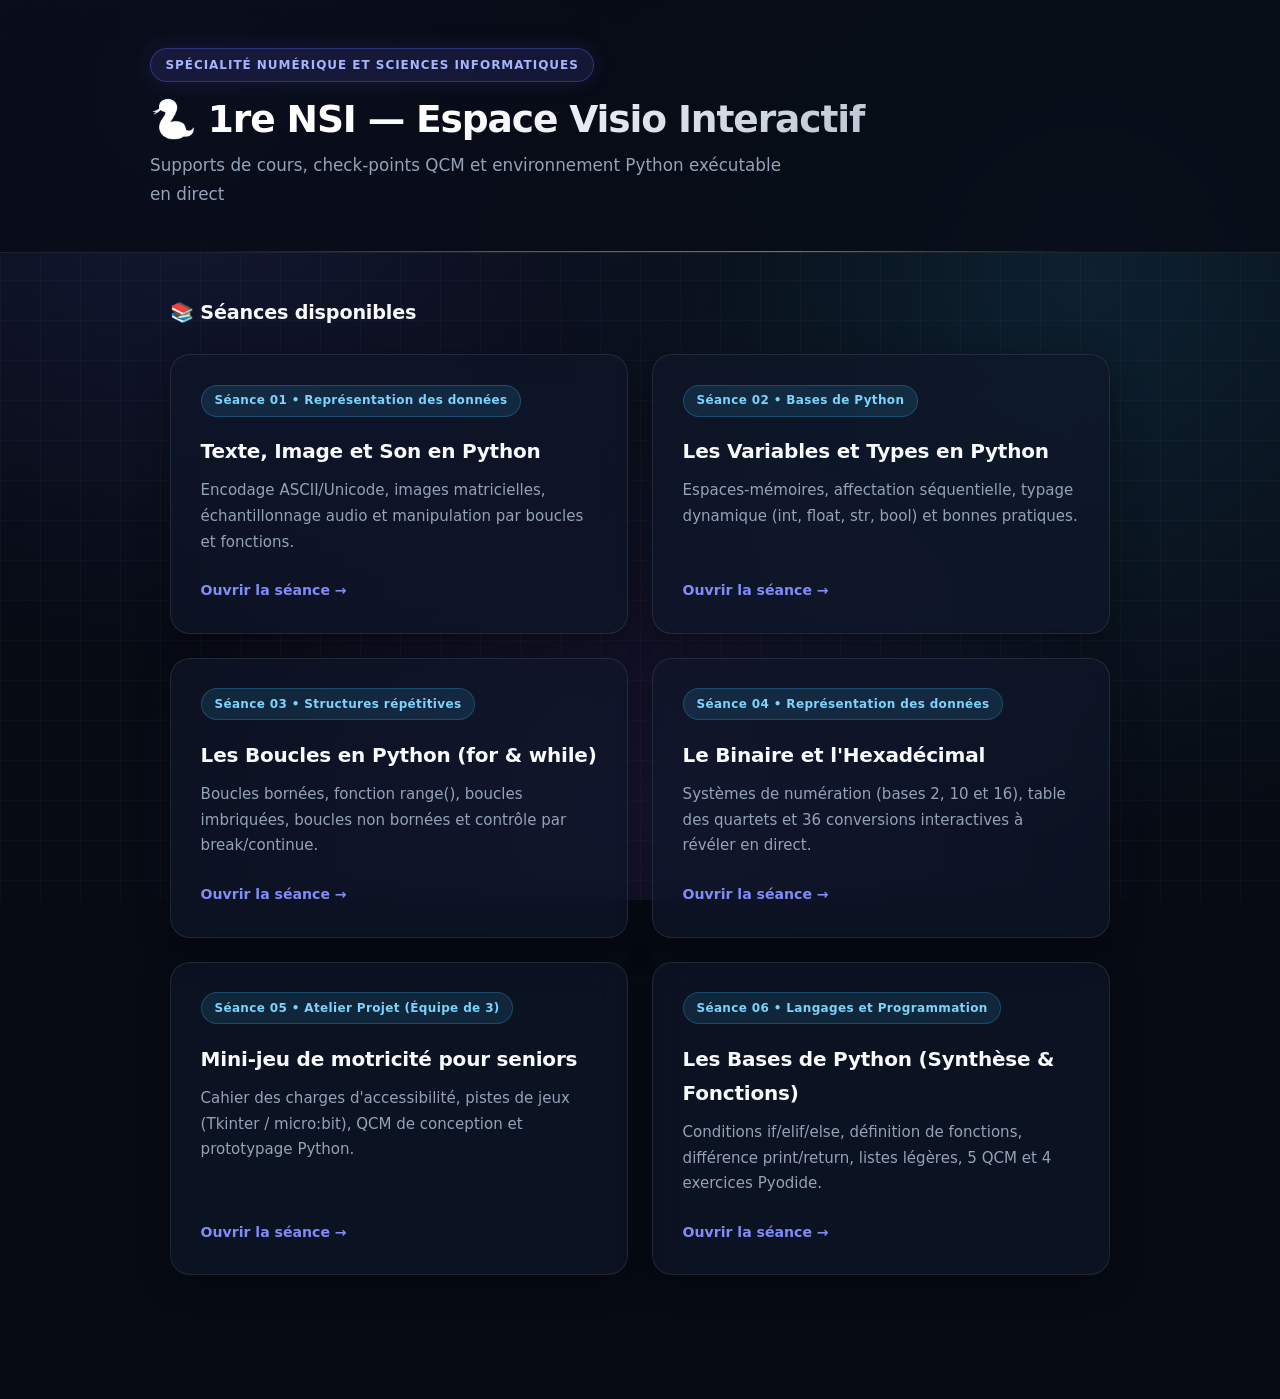
==== commit 81cb3fb7: "Update index.html" ====
--- a/index.html
+++ b/index.html
@@ -59,6 +59,14 @@
                 </div>
                 <div class="card-footer">Ouvrir la séance →</div>
             </a>
+            <a href="seance-6.html" class="card">
+                <div>
+                    <span class="badge">Séance 06 • Langages et Programmation</span>
+                    <h3>Les Bases de Python (Synthèse &amp; Fonctions)</h3>
+                    <p>Conditions if/elif/else, définition de fonctions, différence print/return, listes légères, 5 QCM et 4 exercices Pyodide.</p>
+                </div>
+                <div class="card-footer">Ouvrir la séance →</div>
+            </a>
         </div>
     </main>
 </body>
